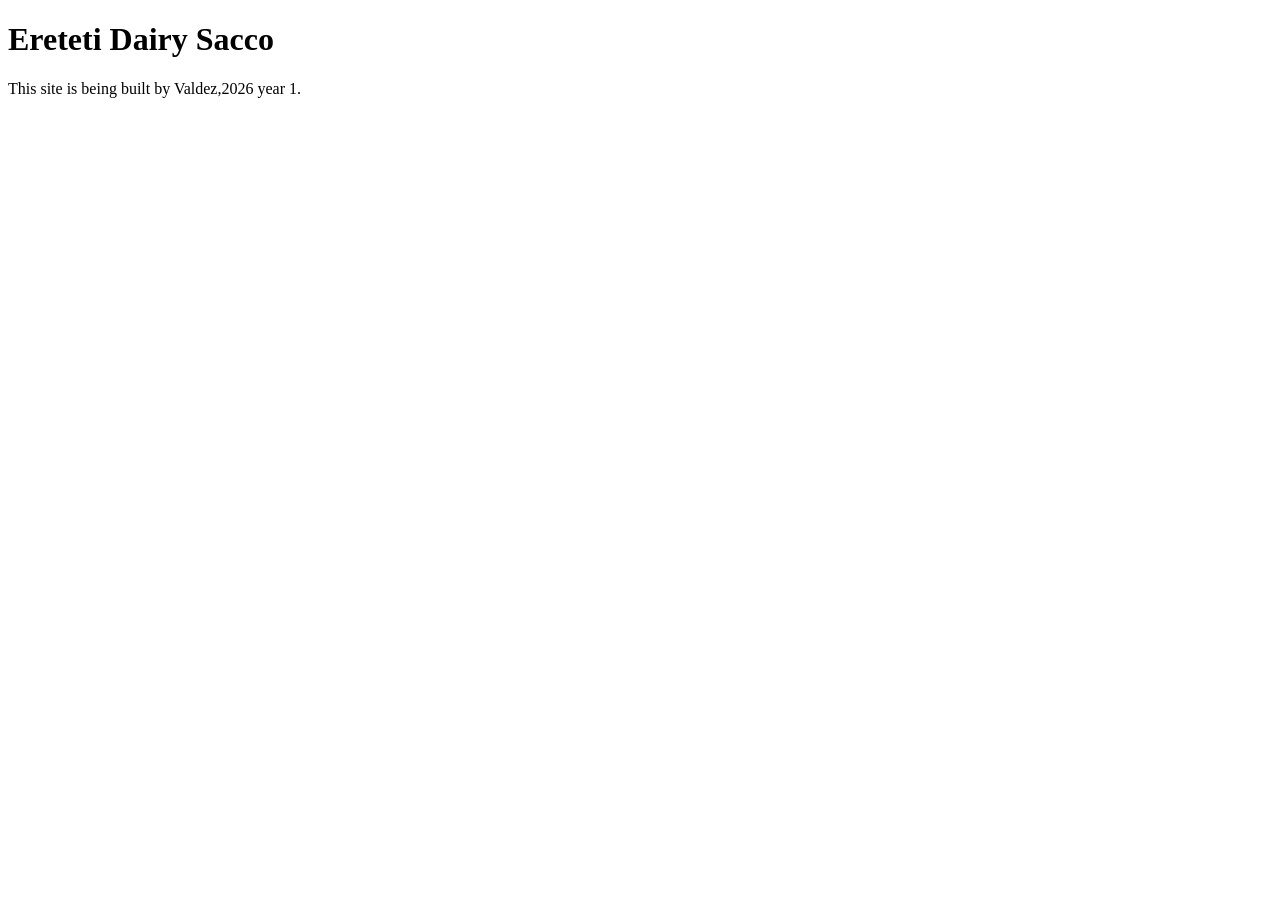
==== index.html @ 8ff7131a "First page" ====
<!DOCTYPE html>
<html lang="en">
    <head>
        <meta charset="utf-8">
        <title>Ereteti Dairy Sacco</title>
    </head>
    <body>
        <h1>Ereteti Dairy Sacco</h1>
        <p>This site is being built by Valdez,2026 year 1.</p>
    </body>
</html>
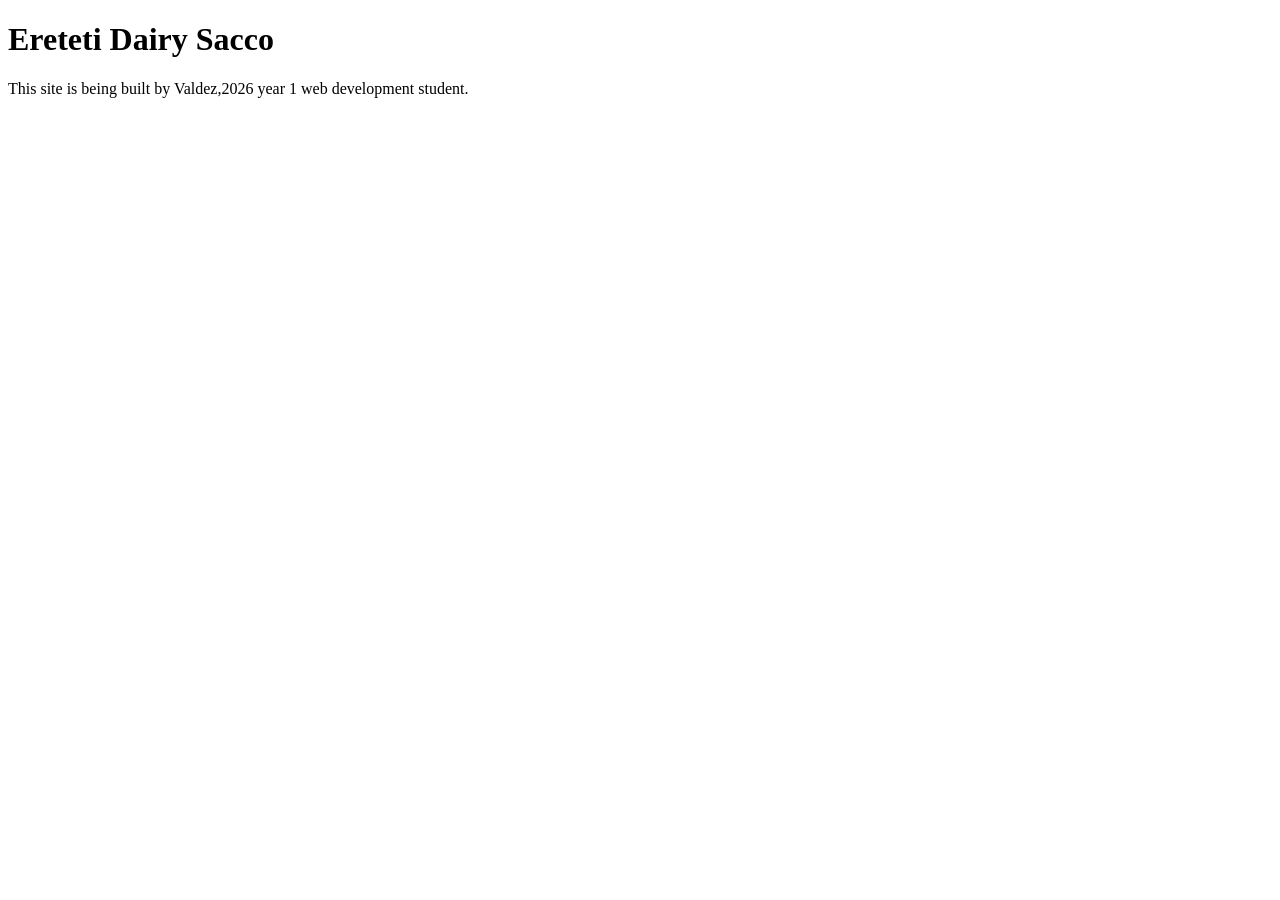
==== commit 9d819f8e: "Updated paragraph" ====
--- a/index.html
+++ b/index.html
@@ -6,6 +6,6 @@
     </head>
     <body>
         <h1>Ereteti Dairy Sacco</h1>
-        <p>This site is being built by Valdez,2026 year 1.</p>
+        <p>This site is being built by Valdez,2026 year 1 web development student.</p>
     </body>
 </html>
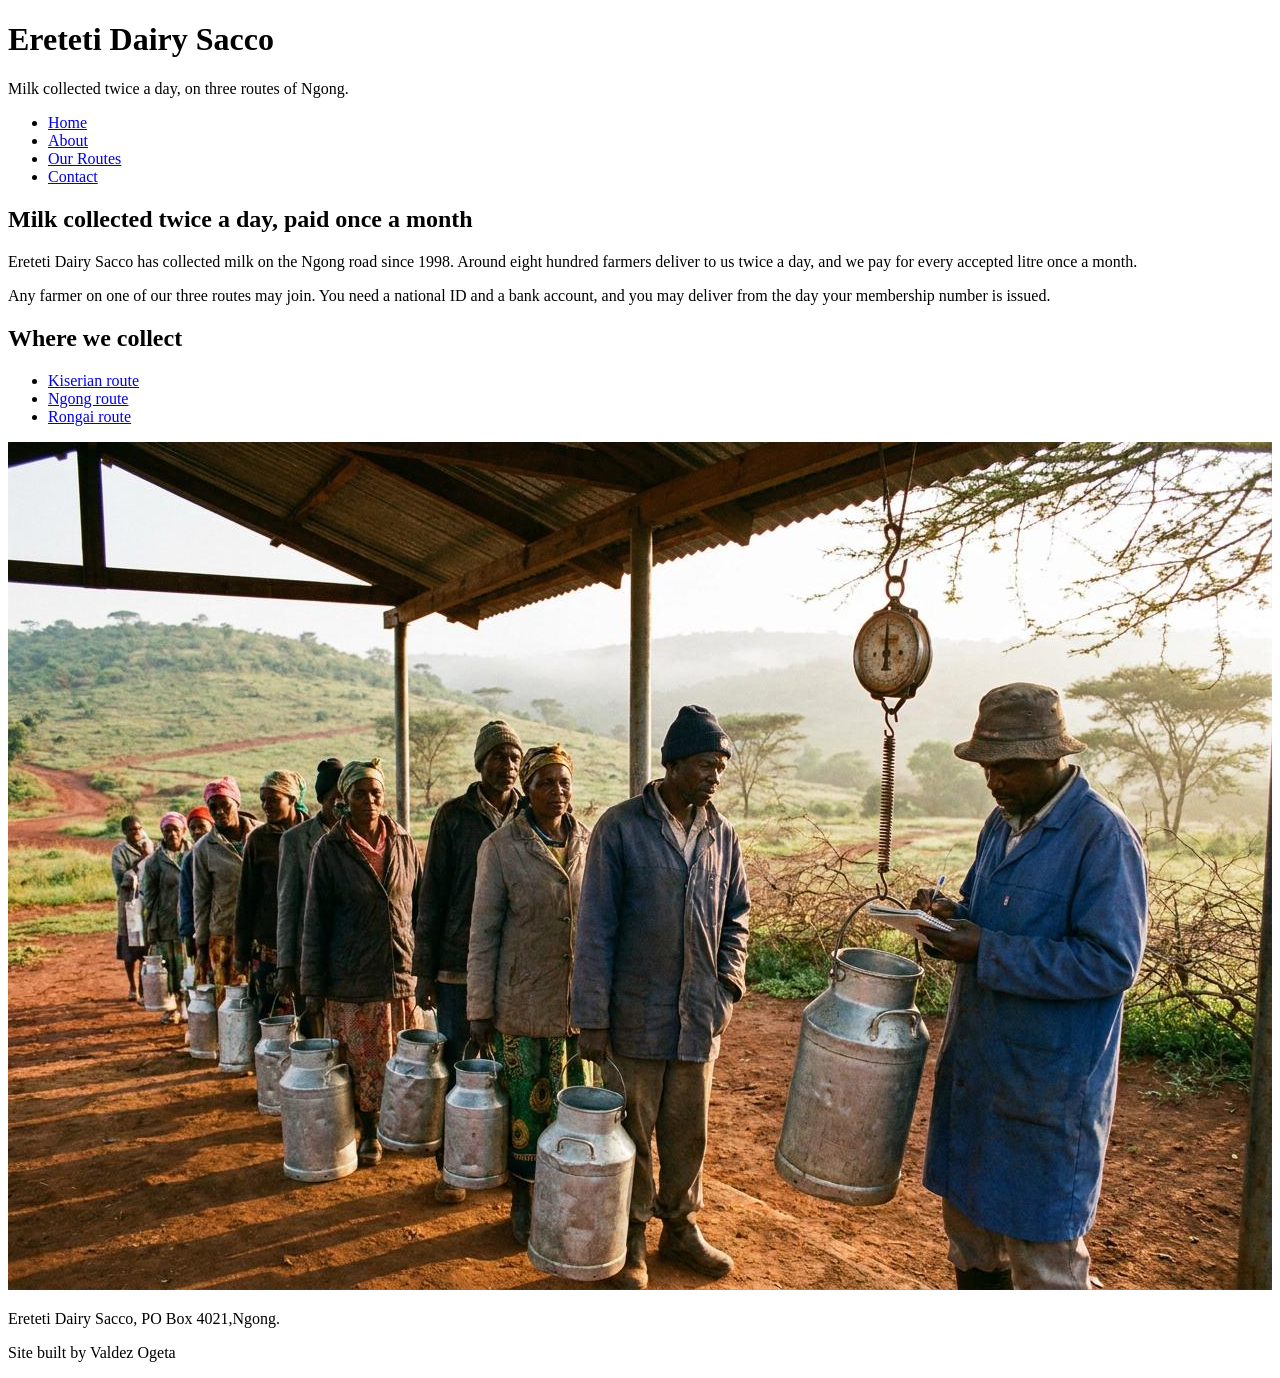
==== commit 44cf5481: "Week 2 - home page marked up" ====
--- a/index.html
+++ b/index.html
@@ -1,11 +1,41 @@
-<!DOCTYPE html>
-<html lang="en">
-    <head>
-        <meta charset="utf-8">
-        <title>Ereteti Dairy Sacco</title>
-    </head>
-    <body>
-        <h1>Ereteti Dairy Sacco</h1>
-        <p>This site is being built by Valdez,2026 year 1 web development student.</p>
-    </body>
-</html>+<!DOCTYPE html><!--Tells browser that this document use HTML5-->
+<html lang="en"><!--Starts the html document and set page language to english-->
+    <head><!--Contains info about webpage that is not displayed directly on the page -->
+        <meta charset="utf-8"><!--Sets character encoding to UTF-8 so text and symbols are displayed correctly-->
+        <title>Ereteti Dairy Sacco</title><!--sets title that appears in the browser tab-->
+    </head><!--Ends head section and starts body section of the webpage-->
+    <body><!--Contains the visible content that is displayed on the webpage-->
+        <header><!--Contains the header content of the webpage-->
+            <h1>Ereteti Dairy Sacco</h1><!--Displays the main heading of the webpage-->
+            <p>Milk collected twice a day, on three routes of Ngong.</p><!--Provides brief description of sacco-->
+        </header><!--Ends header section-->
+        <nav><!--Contains the navigation links of the webpage-->
+            <ul><!--Creates an unordered list for navigation links-->
+                <li><a href="index.html">Home</a></li><!--Link to the home page-->
+                <li><a href="about.html">About</a></li><!--Link to the about page-->
+                <li><a href="routes.html">Our Routes</a></li><!--Link to the routes page-->
+                <li><a href="contact.html">Contact</a></li><!--Link to the contact page-->
+            </ul><!--Ends unordered list-->
+        </nav><!--Ends navigation section-->
+        <main><!--Contains the main content of the webpage-->
+        <section><!--Defines a section of the webpage-->
+            <h2>Milk collected twice a day, paid once a month</h2><!--Displays heading for this section -->
+            <p>Ereteti Dairy Sacco has collected milk on the Ngong road since 1998. Around eight hundred farmers deliver to us twice a day, and we pay for every accepted litre once a month.</p><!--Explains the Sacco's history-->
+            <p>Any farmer on one of our three routes may join. You need a national ID and a bank account, and you may deliver from the day your membership number is issued.</p><!--Explains membership requirements-->
+         </section><!--Ends section-->
+        <section><!--groups the route information together as a seperate section-->
+            <h2>Where we collect</h2>
+            <ul><!--Creates an unordered list for the routes-->
+            <li><a href="routes.html">Kiserian route</a></li><!--Link to the Kiserian route page-->
+            <li><a href="routes.html">Ngong route</a></li><!--Link to the Ngong route page-->
+            <li><a href="routes.html">Rongai route</a></li><!--Link to the Rongai route page-->
+            </ul><!--Ends unordered list-->
+         </section><!--Ends section-->
+         <img src="img/collection-centre.jpg" alt="Farmers queuing with churns at the Kiserian centre"><!--Displays an image of farmers queuing with churns at the Kiserian collection centre-->
+         <footer><!--Contains the footer content of the webpage-->
+            <p>Ereteti Dairy Sacco, PO Box 4021,Ngong.</p><!--Displays Sacco address-->
+            <p>Site built by Valdez Ogeta </p><!--identifies the site builder-->
+        </footer><!--Ends footer section-->
+        </main><!--Ends main content section-->
+    </body><!--Ends body section of the webpage-->
+</html><!--Ends html document-->
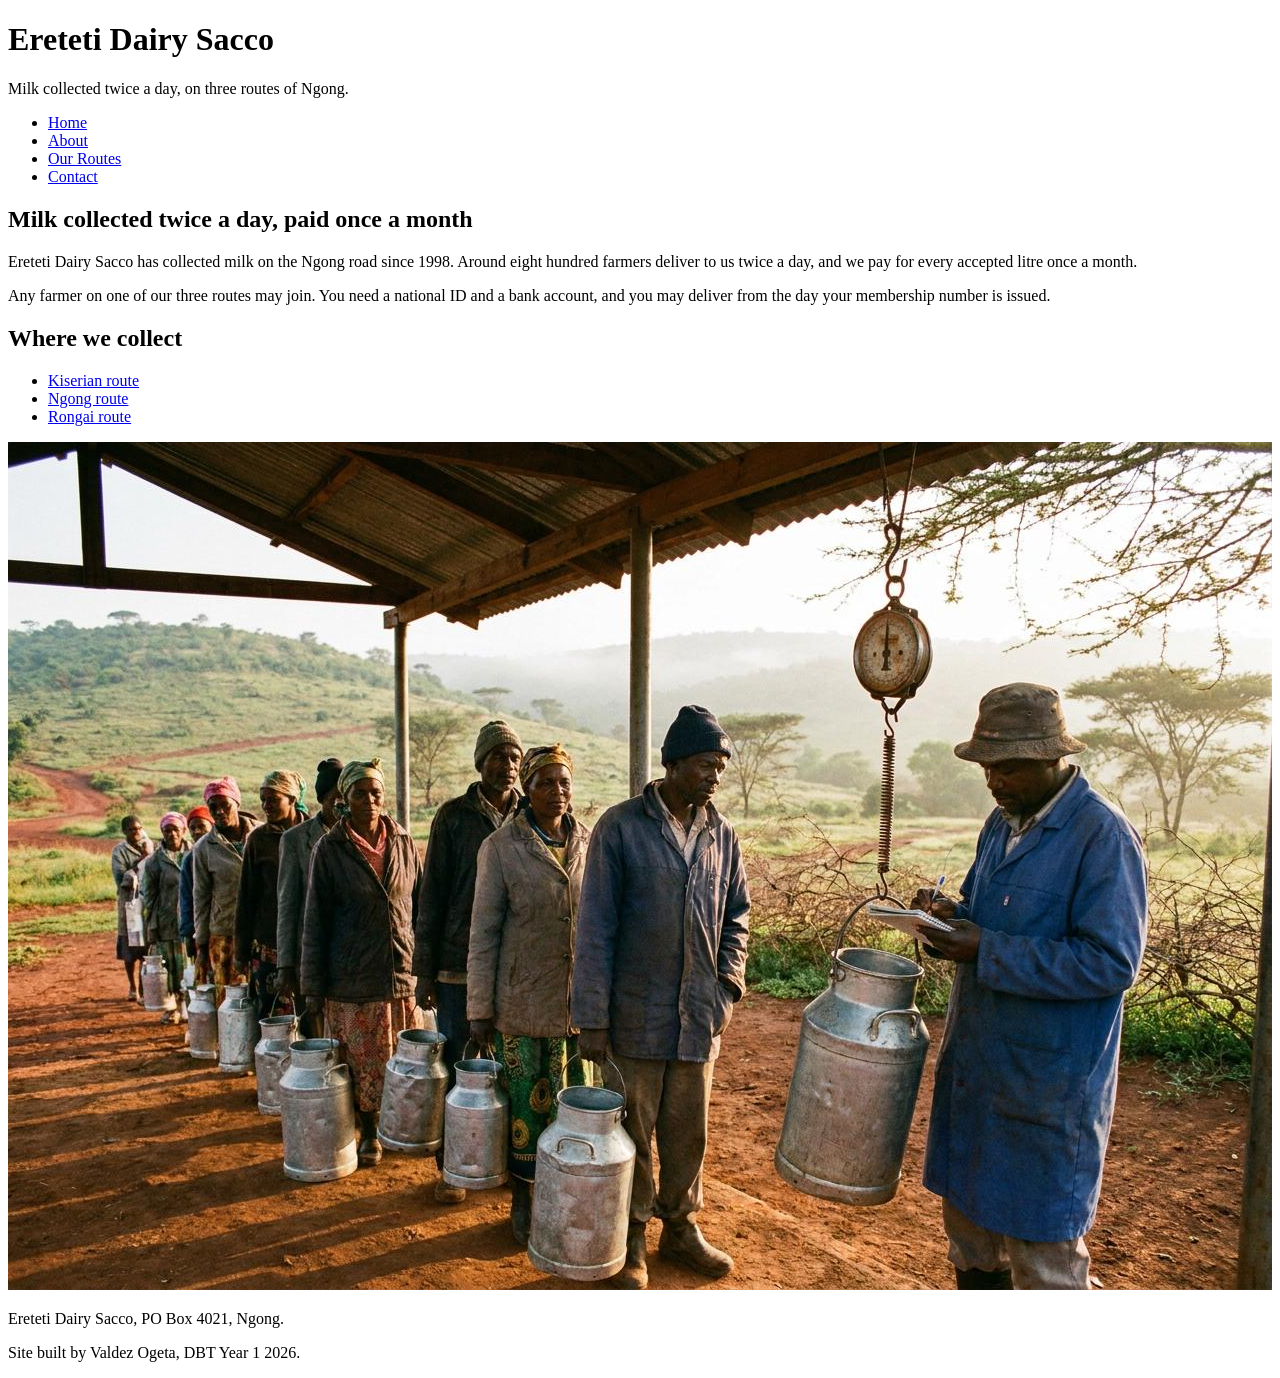
==== commit c2ebee6a: "Week 2 - home page marked up" ====
--- a/index.html
+++ b/index.html
@@ -33,8 +33,8 @@
          </section><!--Ends section-->
          <img src="img/collection-centre.jpg" alt="Farmers queuing with churns at the Kiserian centre"><!--Displays an image of farmers queuing with churns at the Kiserian collection centre-->
          <footer><!--Contains the footer content of the webpage-->
-            <p>Ereteti Dairy Sacco, PO Box 4021,Ngong.</p><!--Displays Sacco address-->
-            <p>Site built by Valdez Ogeta </p><!--identifies the site builder-->
+            <p>Ereteti Dairy Sacco, PO Box 4021, Ngong.</p><!--Displays Sacco address-->
+            <p>Site built by Valdez Ogeta, DBT Year 1 2026.</p><!--identifies the site builder-->
         </footer><!--Ends footer section-->
         </main><!--Ends main content section-->
     </body><!--Ends body section of the webpage-->
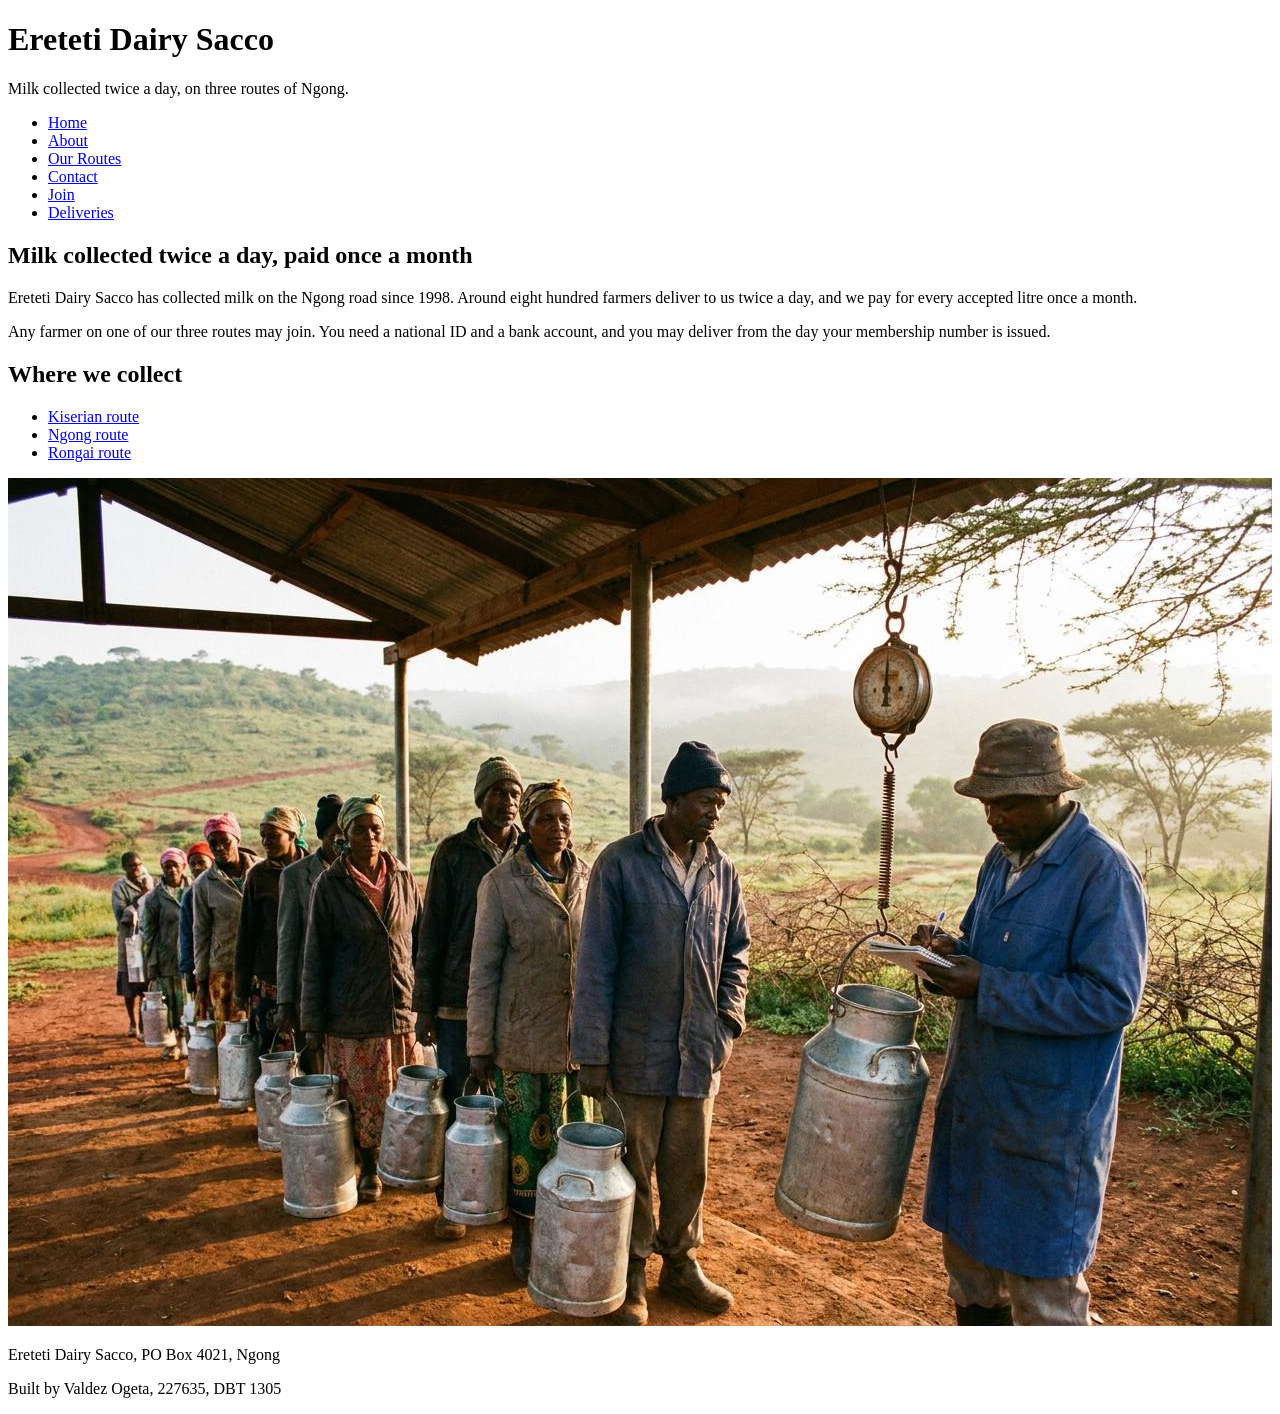
==== commit af6b1dc7: "Week 3 - the register form and the deliveries table" ====
--- a/index.html
+++ b/index.html
@@ -15,6 +15,8 @@
                 <li><a href="about.html">About</a></li><!--Link to the about page-->
                 <li><a href="routes.html">Our Routes</a></li><!--Link to the routes page-->
                 <li><a href="contact.html">Contact</a></li><!--Link to the contact page-->
+                <li><a href="register.html">Join</a></li><!--Link to the registration page-->
+                <li><a href="deliveries.html">Deliveries</a></li><!--Link to the deliveries page-->
             </ul><!--Ends unordered list-->
         </nav><!--Ends navigation section-->
         <main><!--Contains the main content of the webpage-->
@@ -33,8 +35,8 @@
          </section><!--Ends section-->
          <img src="img/collection-centre.jpg" alt="Farmers queuing with churns at the Kiserian centre"><!--Displays an image of farmers queuing with churns at the Kiserian collection centre-->
          <footer><!--Contains the footer content of the webpage-->
-            <p>Ereteti Dairy Sacco, PO Box 4021, Ngong.</p><!--Displays Sacco address-->
-            <p>Site built by Valdez Ogeta, DBT Year 1 2026.</p><!--identifies the site builder-->
+            <p>Ereteti Dairy Sacco, PO Box 4021, Ngong</p><!--Displays Sacco address-->
+            <p>Built by Valdez Ogeta, 227635, DBT 1305</p><!--identifies the site builder-->
         </footer><!--Ends footer section-->
         </main><!--Ends main content section-->
     </body><!--Ends body section of the webpage-->
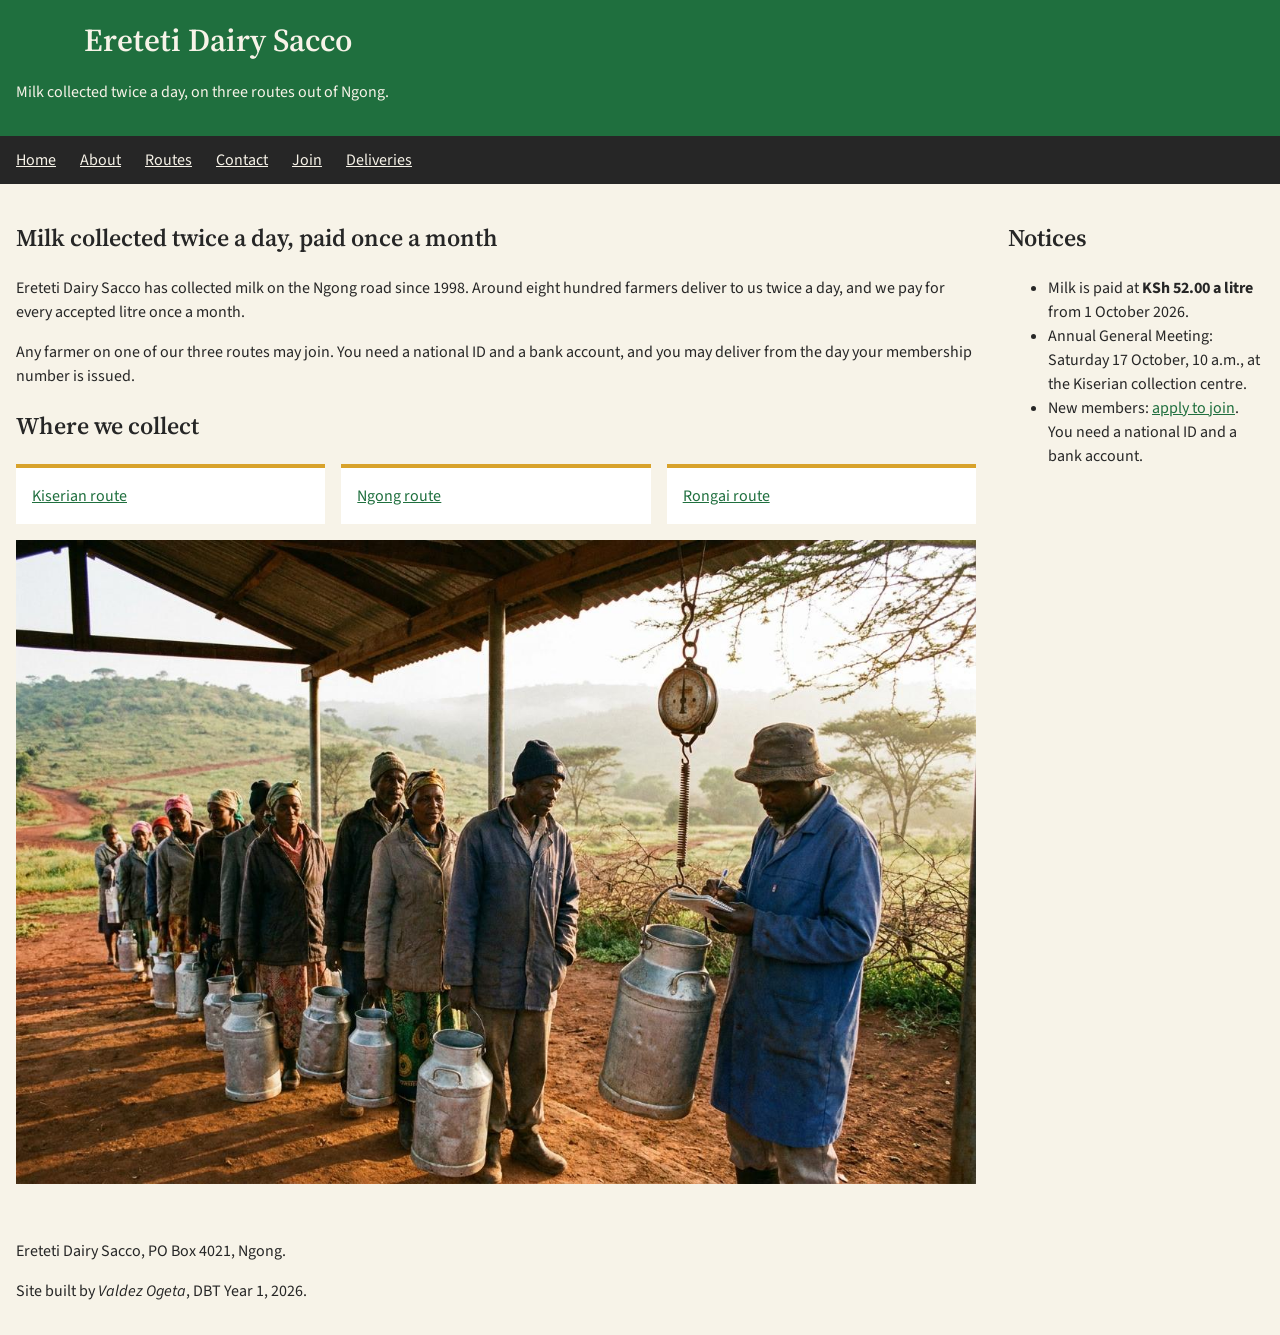
==== commit 2291930e: "update Ereteti website" ====
--- a/index.html
+++ b/index.html
@@ -1,43 +1,89 @@
-<!DOCTYPE html><!--Tells browser that this document use HTML5-->
-<html lang="en"><!--Starts the html document and set page language to english-->
-    <head><!--Contains info about webpage that is not displayed directly on the page -->
-        <meta charset="utf-8"><!--Sets character encoding to UTF-8 so text and symbols are displayed correctly-->
-        <title>Ereteti Dairy Sacco</title><!--sets title that appears in the browser tab-->
-    </head><!--Ends head section and starts body section of the webpage-->
-    <body><!--Contains the visible content that is displayed on the webpage-->
-        <header><!--Contains the header content of the webpage-->
-            <h1>Ereteti Dairy Sacco</h1><!--Displays the main heading of the webpage-->
-            <p>Milk collected twice a day, on three routes of Ngong.</p><!--Provides brief description of sacco-->
-        </header><!--Ends header section-->
-        <nav><!--Contains the navigation links of the webpage-->
-            <ul><!--Creates an unordered list for navigation links-->
-                <li><a href="index.html">Home</a></li><!--Link to the home page-->
-                <li><a href="about.html">About</a></li><!--Link to the about page-->
-                <li><a href="routes.html">Our Routes</a></li><!--Link to the routes page-->
-                <li><a href="contact.html">Contact</a></li><!--Link to the contact page-->
-                <li><a href="register.html">Join</a></li><!--Link to the registration page-->
-                <li><a href="deliveries.html">Deliveries</a></li><!--Link to the deliveries page-->
-            </ul><!--Ends unordered list-->
-        </nav><!--Ends navigation section-->
-        <main><!--Contains the main content of the webpage-->
-        <section><!--Defines a section of the webpage-->
-            <h2>Milk collected twice a day, paid once a month</h2><!--Displays heading for this section -->
-            <p>Ereteti Dairy Sacco has collected milk on the Ngong road since 1998. Around eight hundred farmers deliver to us twice a day, and we pay for every accepted litre once a month.</p><!--Explains the Sacco's history-->
-            <p>Any farmer on one of our three routes may join. You need a national ID and a bank account, and you may deliver from the day your membership number is issued.</p><!--Explains membership requirements-->
-         </section><!--Ends section-->
-        <section><!--groups the route information together as a seperate section-->
-            <h2>Where we collect</h2>
-            <ul><!--Creates an unordered list for the routes-->
-            <li><a href="routes.html">Kiserian route</a></li><!--Link to the Kiserian route page-->
-            <li><a href="routes.html">Ngong route</a></li><!--Link to the Ngong route page-->
-            <li><a href="routes.html">Rongai route</a></li><!--Link to the Rongai route page-->
-            </ul><!--Ends unordered list-->
-         </section><!--Ends section-->
-         <img src="img/collection-centre.jpg" alt="Farmers queuing with churns at the Kiserian centre"><!--Displays an image of farmers queuing with churns at the Kiserian collection centre-->
-         <footer><!--Contains the footer content of the webpage-->
-            <p>Ereteti Dairy Sacco, PO Box 4021, Ngong</p><!--Displays Sacco address-->
-            <p>Built by Valdez Ogeta, 227635, DBT 1305</p><!--identifies the site builder-->
-        </footer><!--Ends footer section-->
-        </main><!--Ends main content section-->
-    </body><!--Ends body section of the webpage-->
-</html><!--Ends html document-->+<!DOCTYPE html>
+<html lang="en">
+<head>
+  <meta charset="utf-8">
+   <meta name="viewport" content="width=device-width, initial-scale=1">
+  <title>Ereteti Dairy Sacco</title>
+  <link rel="stylesheet" href="https://fonts.googleapis.com/css2?family=Source+Sans+3:wght@400;600&amp;family=Source+Serif+4:wght@600&amp;display=swap">
+  <link rel="stylesheet" href="css/style.css">
+  <!-- placeholder: swap for img/favicon.png -->
+  <link rel="icon" type="image/png"
+        href="https://placehold.co/32x32/1F6F3E/F7F3E8/png?text=E">
+</head>
+<body>
+
+  <header>
+    <h1>
+      <!-- placeholder: swap for img/logo.png -->
+      <img src="https://placehold.co/120x120/1F6F3E/F7F3E8/png?text=EDS"
+           alt="" class="logo">
+      Ereteti Dairy Sacco
+    </h1>
+    <p>Milk collected twice a day, on three routes
+       out of Ngong.</p>
+  </header>
+
+  <nav>
+    <ul>
+      <li><a href="index.html">Home</a></li>
+      <li><a href="about.html">About</a></li>
+      <li><a href="routes.html">Routes</a></li>
+      <li><a href="contact.html">Contact</a></li>
+      <li><a href="register.html">Join</a></li>
+      <li><a href="deliveries.html">Deliveries</a>
+      </li>
+    </ul>
+  </nav>
+
+  <main>
+    <section>
+      <h2>Milk collected twice a day,
+          paid once a month</h2>
+      <p>Ereteti Dairy Sacco has collected milk on
+      the Ngong road since 1998. Around eight hundred
+      farmers deliver to us twice a day, and we pay
+      for every accepted litre once a month.</p>
+      <p>Any farmer on one of our three routes may
+      join. You need a national ID and a bank account,
+      and you may deliver from the day your
+      membership number is issued.</p>
+    </section>
+
+    <section>
+      <h2>Where we collect</h2>
+      <ul class="route-cards">
+        <li><a href="routes.html">Kiserian route</a>
+        </li>
+        <li><a href="routes.html">Ngong route</a></li>
+        <li><a href="routes.html">Rongai route</a></li>
+      </ul>
+      <img src="img/collection-centre.jpg"
+           alt="Farmers queuing with churns at
+                the Kiserian centre">
+    </section>
+  </main>
+
+  <aside>
+    <h2>Notices</h2>
+    <ul>
+      <li>Milk is paid at
+          <strong>KSh 52.00 a litre</strong>
+          from 1 October 2026.</li>
+      <li>Annual General Meeting: Saturday
+          17 October, 10 a.m., at the
+          Kiserian collection centre.</li>
+      <li>New members:
+          <a href="register.html">apply to join</a>.
+          You need a national ID and a
+          bank account.</li>
+    </ul>
+  </aside>
+
+  <footer>
+    <p>Ereteti Dairy Sacco, PO Box 4021, Ngong.</p>
+    <p>Site built by <em>Valdez Ogeta</em>,
+       DBT Year 1, 2026.</p>
+  </footer>
+
+</body>
+</html>
--- a/css/style.css
+++ b/css/style.css
@@ -0,0 +1,171 @@
+
+* {
+    box-sizing: border-box;
+}
+
+body {
+    margin: 0;
+    background: #f7f3e8;
+    color: #262626;
+    line-height: 1.5;
+    font-family: 'Source Sans 3', sans-serif;
+}
+
+h1, h2 {
+    font-family: 'Source Serif 4', serif;
+    font-weight: 600;
+}
+
+header {
+    background: #1f6f3e;
+    color: #f7f3e8;
+}
+
+nav {
+    background: #262626;
+}
+
+nav a {
+    color: #f7f3e8;
+}
+
+a {
+    color: #1f6f3e;
+}
+
+header, main, aside, footer {
+    padding: 1rem;
+}
+
+img {
+    max-width: 100%;
+    height: auto;
+}
+
+nav {
+    position: sticky;
+    top: 0;
+}
+
+nav ul {
+    display: flex;
+    flex-wrap: wrap;
+    gap: 0.25rem 1.5rem;
+    list-style: none;
+    margin: 0;
+    padding: 0.75rem 1rem;
+}
+
+.logo {
+    width: 3.5rem;
+    height: auto;
+}
+
+h1 {
+    display: flex;
+    align-items: center;
+    gap: 0.75rem;
+    margin: 0;
+}
+
+.route-cards {
+    display: flex;
+    flex-wrap: wrap;
+    gap: 1rem;
+    list-style: none;
+    padding: 0;
+}
+
+.route-cards li {
+    flex: 1 1 12rem;
+    padding: 1rem;
+    background: #ffffff;
+    border-top: 4px solid #d8a22b;
+}
+
+/* Table styling */
+
+th, td {
+    padding: 0.4rem 0.75rem;
+    text-align: left;
+    border-bottom: 1px solid #c9c2ad;
+}
+
+thead th {
+    background: #1f6f3e;
+    color: #f7f3e8;
+}
+
+/* Grid Layout */
+
+body {
+    display: grid;
+    grid-template-columns: minmax(0, 1fr) 18rem;
+    grid-template-areas:
+        "header header"
+        "nav nav"
+        "main aside"
+        "footer footer";
+}
+
+header {
+    grid-area: header;
+}
+
+nav {
+    grid-area: nav;
+}
+
+main {
+    grid-area: main;
+}
+
+aside {
+    grid-area: aside;
+}
+
+footer {
+    grid-area: footer;
+}
+
+/* Responsive Web Design */
+
+@media (max-width: 600px) {
+    body {
+        grid-template-columns: minmax(0, 1fr);
+        grid-template-areas:
+            "header"
+            "nav"
+            "main"
+            "aside"
+            "footer";
+    }
+
+    nav {
+        position: static;
+    }
+
+    nav ul {
+        flex-direction: column;
+    }
+
+    .logo {
+        width: 2.5rem;
+    }
+
+    footer {
+        border-top: 3px solid #d8a22b;
+    }
+}
+
+/* Form validation */
+
+.message {
+    color: #b3261e;
+    min-height: 1.5em;
+    margin: 0.25rem 0 0.75rem;
+}
+
+input.invalid {
+    border: 2px solid #b3261e;
+}
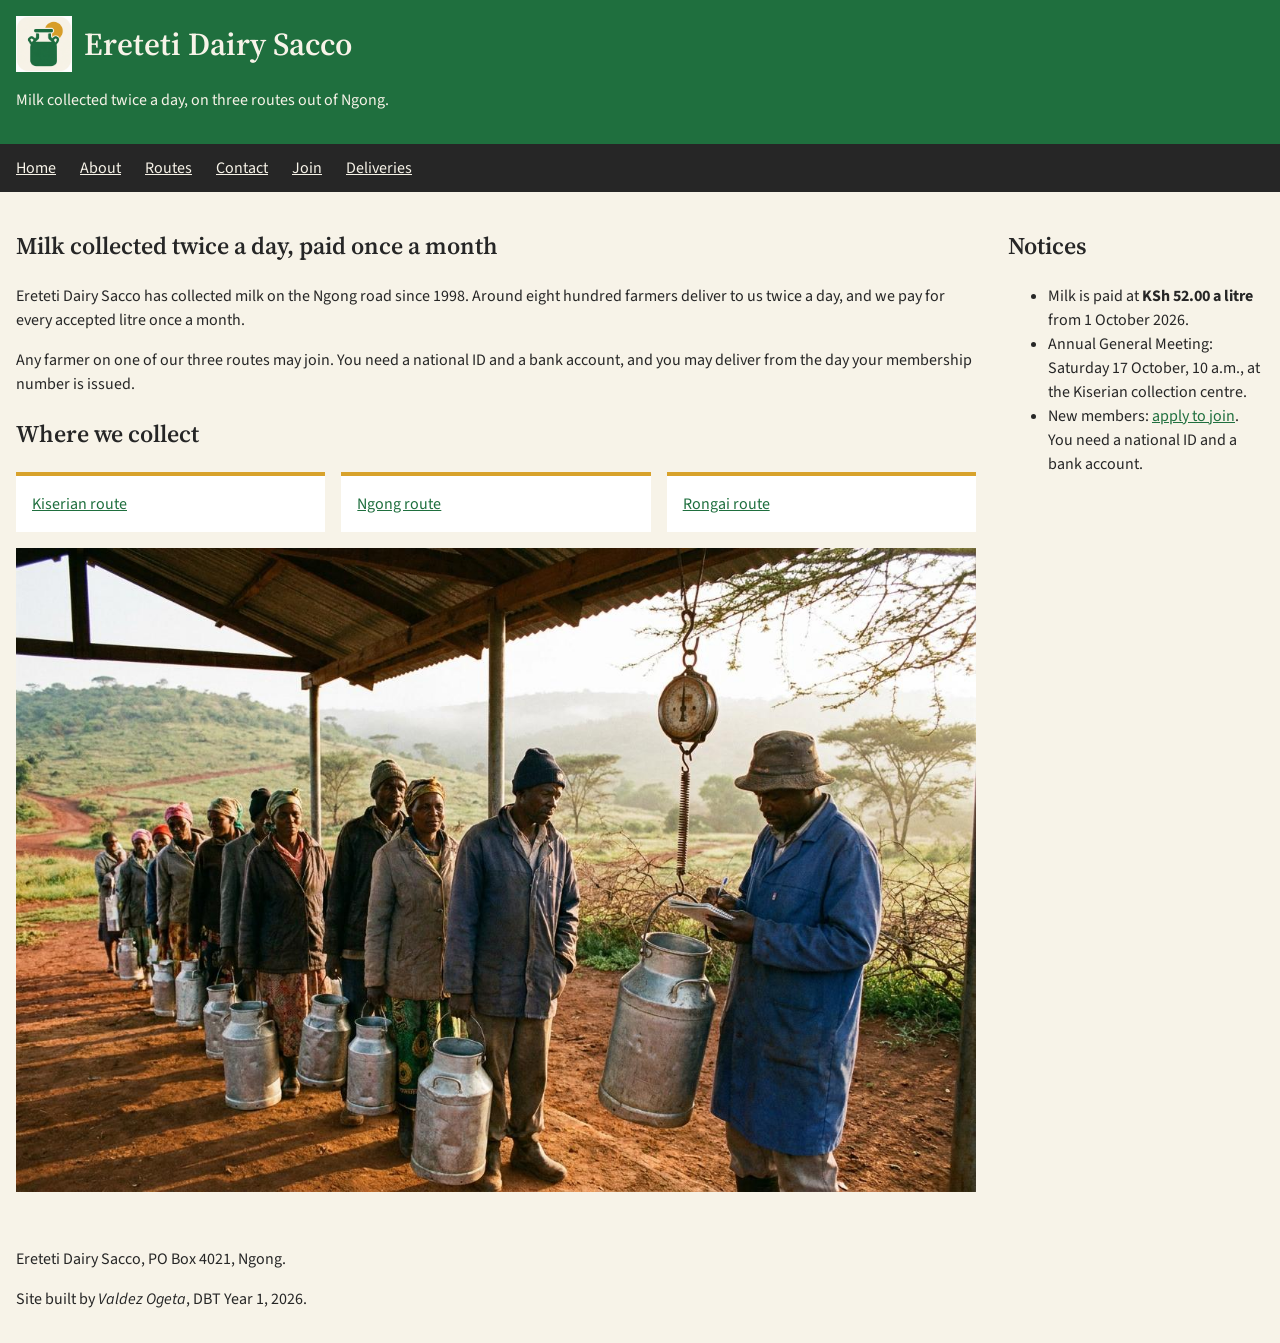
==== commit c4f480f2: "Update Ereteti website" ====
--- a/index.html
+++ b/index.html
@@ -7,16 +7,16 @@
   <link rel="stylesheet" href="https://fonts.googleapis.com/css2?family=Source+Sans+3:wght@400;600&amp;family=Source+Serif+4:wght@600&amp;display=swap">
   <link rel="stylesheet" href="css/style.css">
   <!-- placeholder: swap for img/favicon.png -->
-  <link rel="icon" type="image/png"
-        href="https://placehold.co/32x32/1F6F3E/F7F3E8/png?text=E">
+  <link rel="icon" type="img/png" href="/img/favicon-edairy.png">
 </head>
 <body>
 
   <header>
     <h1>
       <!-- placeholder: swap for img/logo.png -->
-      <img src="https://placehold.co/120x120/1F6F3E/F7F3E8/png?text=EDS"
-           alt="" class="logo">
+      <img src="img/logo-edairy.png"
+           alt="Logo for the Sacco"
+           class="logo" width="200" height="200">
       Ereteti Dairy Sacco
     </h1>
     <p>Milk collected twice a day, on three routes
